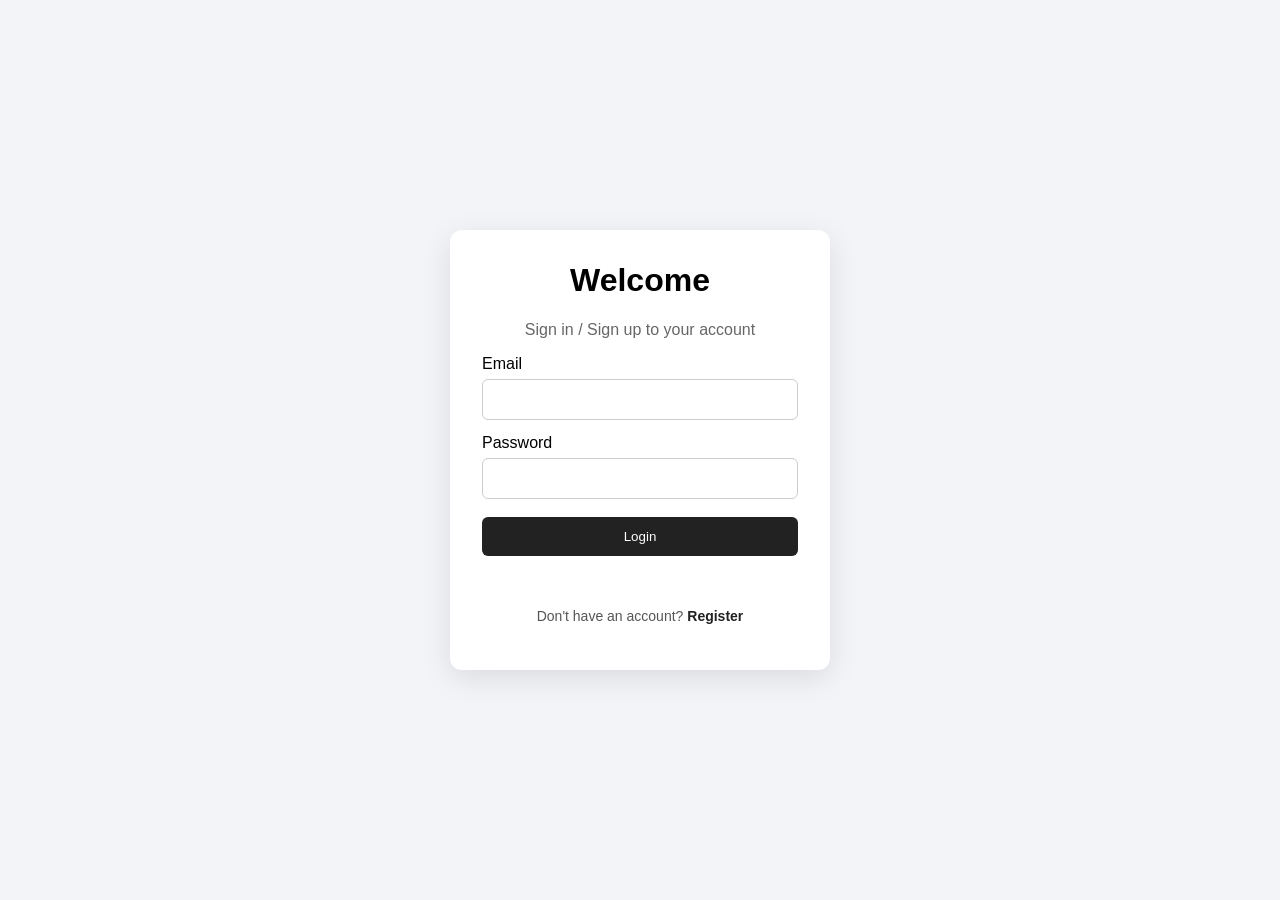
==== frontend/index.html @ a9d4ef3d "Initial commit" ====
<!DOCTYPE html>
<html lang="en">
<head>
  <meta charset="UTF-8">
  <meta name="viewport" content="width=device-width, initial-scale=1.0">
  <title>Simple Login</title>
  <link rel="stylesheet" href="style.css">
</head>
<body>
  <main class="card">
    <h1>Welcome</h1>
    <p class="subtitle">Sign in / Sign up to your account</p>

    <form id="loginForm">
      <label>Email</label>
      <input type="email" id="email" required>

      <label>Password</label>
      <input type="password" id="password" required>

      <button type="submit">Login</button>
      <p id="message"></p>
    </form>

    <p id="loginPrompt" class="toggle-text">Don't have an account? <a href="#" id="showRegister">Register</a></p>

    <form id="registerForm" class="hidden">
      <label>Name</label>
      <input type="text" id="name">

      <label>Email</label>
      <input type="email" id="regEmail">

      <label>Password</label>
      <input type="password" id="regPassword">

      <button type="submit">Register</button>
      <p id="registerMessage"></p>
      <p id="registerPrompt" class="toggle-text hidden">Already have an account? <a href="#" id="showLogin">Login</a></p>
    </form>
  </main>

  <script>
    const API_URL = "http://localhost:5000";

    const loginForm = document.getElementById("loginForm");
    const registerForm = document.getElementById("registerForm");
    const loginPrompt = document.getElementById("loginPrompt");
    const registerPrompt = document.getElementById("registerPrompt");
    const showRegister = document.getElementById("showRegister");
    const showLogin = document.getElementById("showLogin");
    const loginMessage = document.getElementById("message");
    const registerMessage = document.getElementById("registerMessage");

    function toggleForms(showLoginState) {
      loginForm.classList.toggle("hidden", !showLoginState);
      registerForm.classList.toggle("hidden", showLoginState);
      loginPrompt.classList.toggle("hidden", !showLoginState);
      registerPrompt.classList.toggle("hidden", showLoginState);
    }

    function clearRegistrationFields() {
      document.getElementById("name").value = "";
      document.getElementById("regEmail").value = "";
      document.getElementById("regPassword").value = "";
    }

    showRegister.addEventListener("click", (event) => {
      event.preventDefault();
      registerMessage.textContent = "";
      toggleForms(false);
    });

    showLogin.addEventListener("click", (event) => {
      event.preventDefault();
      loginMessage.textContent = "";
      toggleForms(true);
    });

    registerForm.addEventListener("submit", async (event) => {
      event.preventDefault();
      registerMessage.textContent = "";

      const name = document.getElementById("name").value.trim();
      const email = document.getElementById("regEmail").value.trim();
      const password = document.getElementById("regPassword").value;

      try {
        const response = await fetch(`${API_URL}/api/register`, {
          method: "POST",
          headers: {
            "Content-Type": "application/json"
          },
          body: JSON.stringify({ name, email, password })
        });

        const data = await response.json();

        if (!response.ok) {
          throw new Error(data.message || "Registration failed.");
        }

        registerMessage.textContent = data.message;
        registerMessage.style.color = "green";
        clearRegistrationFields();
        setTimeout(() => {
          toggleForms(true);
          loginMessage.textContent = "Registration successful. Please login.";
          loginMessage.style.color = "green";
        }, 800);
      } catch (error) {
        registerMessage.textContent = error.message;
        registerMessage.style.color = "red";
      }
    });

    loginForm.addEventListener("submit", async (event) => {
      event.preventDefault();
      loginMessage.textContent = "";

      const email = document.getElementById("email").value.trim();
      const password = document.getElementById("password").value;

      try {
        const response = await fetch(`${API_URL}/api/login`, {
          method: "POST",
          headers: {
            "Content-Type": "application/json"
          },
          body: JSON.stringify({ email, password })
        });

        const data = await response.json();

        if (!response.ok) {
          throw new Error(data.message || "Login failed.");
        }

        localStorage.setItem("token", data.token);
        window.location.href = "dashboard.html";
      } catch (error) {
        loginMessage.textContent = error.message;
        loginMessage.style.color = "red";
      }
    });
  </script>
</body>
</html>
---- frontend/style.css ----
* {
  box-sizing: border-box;
  font-family: Arial, sans-serif;
}

body {
  margin: 0;
  min-height: 100vh;
  display: flex;
  justify-content: center;
  align-items: center;
  background: #f2f4f7;
}

.card {
  width: 380px;
  max-width: 90%;
  padding: 32px;
  background: white;
  border-radius: 12px;
  box-shadow: 0 8px 30px rgba(0,0,0,.10);
}

h1, h2 {
  margin-top: 0;
  text-align: center;
}

.card p{
    text-align: center;
}
.subtitle {
  color: #666;
}

label {
  display: block;
  margin: 14px 0 6px;
}

input {
  width: 100%;
  padding: 12px;
  border: 1px solid #ccc;
  border-radius: 6px;
}

button {
  width: 100%;
  margin-top: 18px;
  padding: 12px;
  border: 0;
  border-radius: 6px;
  background: #222;
  color: white;
  cursor: pointer;
}

button:hover {
  opacity: .9;
}

.hidden {
  display: none;
}

.toggle-text {
  text-align: center;
  margin-top: 16px;
  color: #555;
  font-size: 14px;
}

.toggle-text a {
  color: #222;
  font-weight: 600;
  text-decoration: none;
}

.toggle-text a:hover {
  text-decoration: underline;
}

#message, #registerMessage {
  min-height: 20px;
}
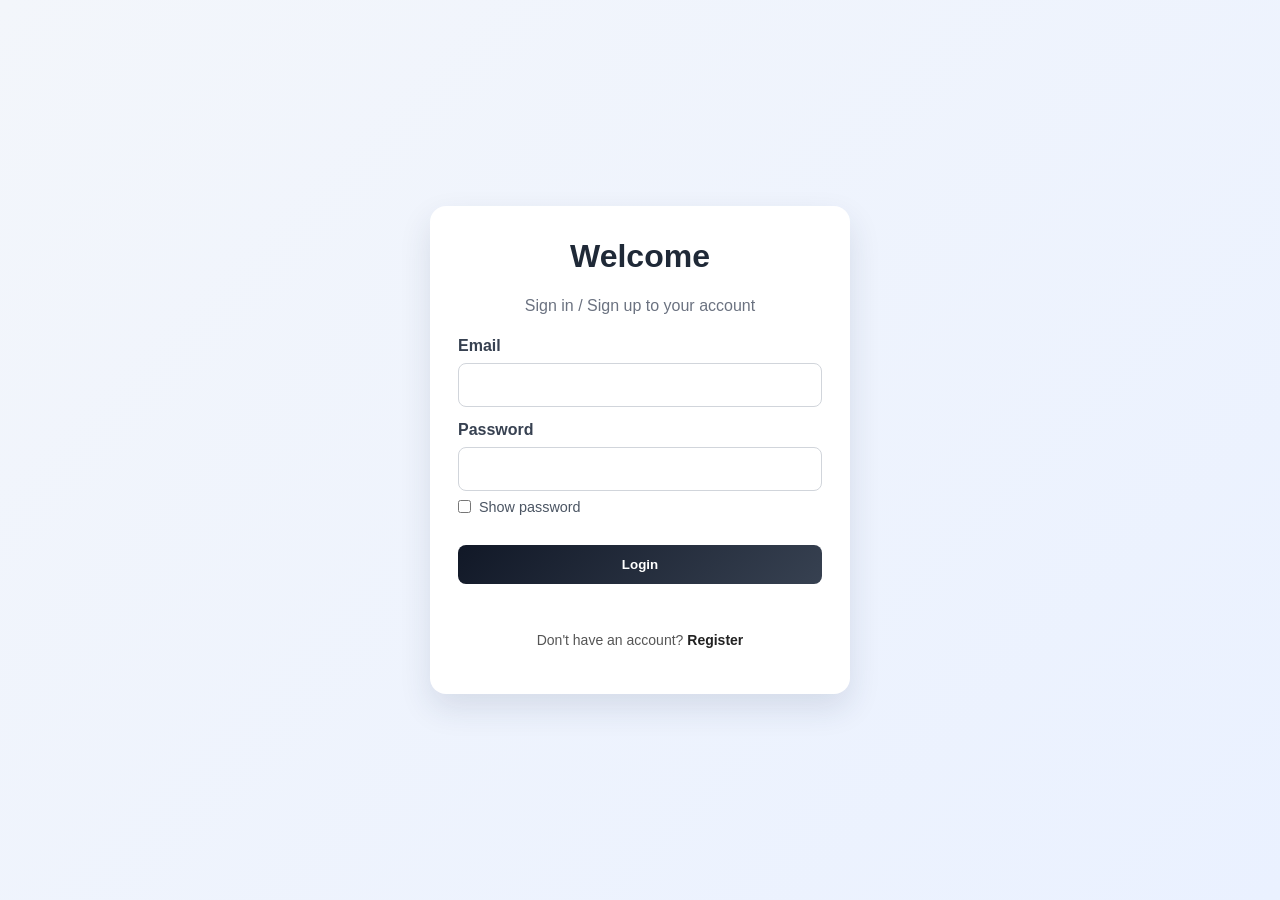
==== commit 4a061e02: "showpass checkbox" ====
--- a/frontend/index.html
+++ b/frontend/index.html
@@ -11,12 +11,17 @@
     <h1>Welcome</h1>
     <p class="subtitle">Sign in / Sign up to your account</p>
 
-    <form id="loginForm">
+    <form id="loginForm" class="auth-form">
       <label>Email</label>
       <input type="email" id="email" required>
 
       <label>Password</label>
-      <input type="password" id="password" required>
+      <div class="field-group">
+        <input type="password" id="password" required>
+        <label class="show-password">
+          <input type="checkbox" data-target="password"> Show password
+        </label>
+      </div>
 
       <button type="submit">Login</button>
       <p id="message"></p>
@@ -24,7 +29,7 @@
 
     <p id="loginPrompt" class="toggle-text">Don't have an account? <a href="#" id="showRegister">Register</a></p>
 
-    <form id="registerForm" class="hidden">
+    <form id="registerForm" class="auth-form hidden">
       <label>Name</label>
       <input type="text" id="name">
 
@@ -32,7 +37,12 @@
       <input type="email" id="regEmail">
 
       <label>Password</label>
-      <input type="password" id="regPassword">
+      <div class="field-group">
+        <input type="password" id="regPassword">
+        <label class="show-password">
+          <input type="checkbox" data-target="regPassword"> Show password
+        </label>
+      </div>
 
       <button type="submit">Register</button>
       <p id="registerMessage"></p>
@@ -41,7 +51,7 @@
   </main>
 
   <script>
-    const API_URL = "http://localhost:5000";
+    const API_URL = "https://login-system-ly1j.onrender.com";
 
     const loginForm = document.getElementById("loginForm");
     const registerForm = document.getElementById("registerForm");
@@ -64,6 +74,17 @@
       document.getElementById("regEmail").value = "";
       document.getElementById("regPassword").value = "";
     }
+
+    document.querySelectorAll("[data-target]").forEach((checkbox) => {
+      checkbox.addEventListener("change", () => {
+        const targetId = checkbox.dataset.target;
+        const passwordInput = document.getElementById(targetId);
+
+        if (!passwordInput) return;
+
+        passwordInput.type = checkbox.checked ? "text" : "password";
+      });
+    });
 
     showRegister.addEventListener("click", (event) => {
       event.preventDefault();
--- a/frontend/style.css
+++ b/frontend/style.css
@@ -9,40 +9,87 @@
   display: flex;
   justify-content: center;
   align-items: center;
-  background: #f2f4f7;
+  background: linear-gradient(135deg, #f3f6fb, #eaf1ff);
 }
 
 .card {
-  width: 380px;
+  width: 420px;
   max-width: 90%;
-  padding: 32px;
-  background: white;
-  border-radius: 12px;
-  box-shadow: 0 8px 30px rgba(0,0,0,.10);
+  padding: 32px 28px;
+  background: #ffffff;
+  border-radius: 16px;
+  box-shadow: 0 14px 32px rgba(33, 53, 86, 0.12);
 }
 
 h1, h2 {
   margin-top: 0;
   text-align: center;
+  color: #1f2937;
 }
 
-.card p{
-    text-align: center;
+.card p {
+  text-align: center;
 }
+
 .subtitle {
-  color: #666;
+  color: #6b7280;
+  margin-bottom: 22px;
+}
+
+.auth-form {
+  width: 100%;
 }
 
 label {
   display: block;
-  margin: 14px 0 6px;
+  margin: 14px 0 8px;
+  text-align: left;
+  color: #374151;
+  font-weight: 600;
+}
+
+.field-group {
+  display: flex;
+  flex-direction: column;
+  gap: 8px;
+  margin-bottom: 12px;
+  width: 100%;
 }
 
 input {
   width: 100%;
-  padding: 12px;
-  border: 1px solid #ccc;
-  border-radius: 6px;
+  padding: 12px 14px;
+  border: 1px solid #d1d5db;
+  border-radius: 8px;
+  background: #fff;
+  font-size: 1rem;
+  transition: border-color 0.2s ease, box-shadow 0.2s ease;
+}
+
+input:focus {
+  outline: none;
+  border-color: #4f46e5;
+  box-shadow: 0 0 0 3px rgba(79, 70, 229, 0.12);
+}
+
+.show-password {
+  display: flex !important;
+  align-items: center;
+  justify-content: flex-start;
+  gap: 8px;
+  font-size: 0.9rem;
+  margin: 0;
+  width: auto;
+  font-weight: 500;
+  color: #4b5563;
+  cursor: pointer;
+}
+
+.show-password input {
+  width: auto;
+  margin: 0;
+  padding: 0;
+  accent-color: #4f46e5;
 }
 
 button {
@@ -50,14 +97,17 @@
   margin-top: 18px;
   padding: 12px;
   border: 0;
-  border-radius: 6px;
-  background: #222;
+  border-radius: 8px;
+  background: linear-gradient(135deg, #111827, #374151);
   color: white;
   cursor: pointer;
+  font-weight: 600;
+  transition: transform 0.15s ease, opacity 0.15s ease;
 }
 
 button:hover {
-  opacity: .9;
+  opacity: 0.95;
+  transform: translateY(-1px);
 }
 
 .hidden {
@@ -83,4 +133,6 @@
 
 #message, #registerMessage {
   min-height: 20px;
+  margin-top: 12px;
+  text-align: left;
 }
